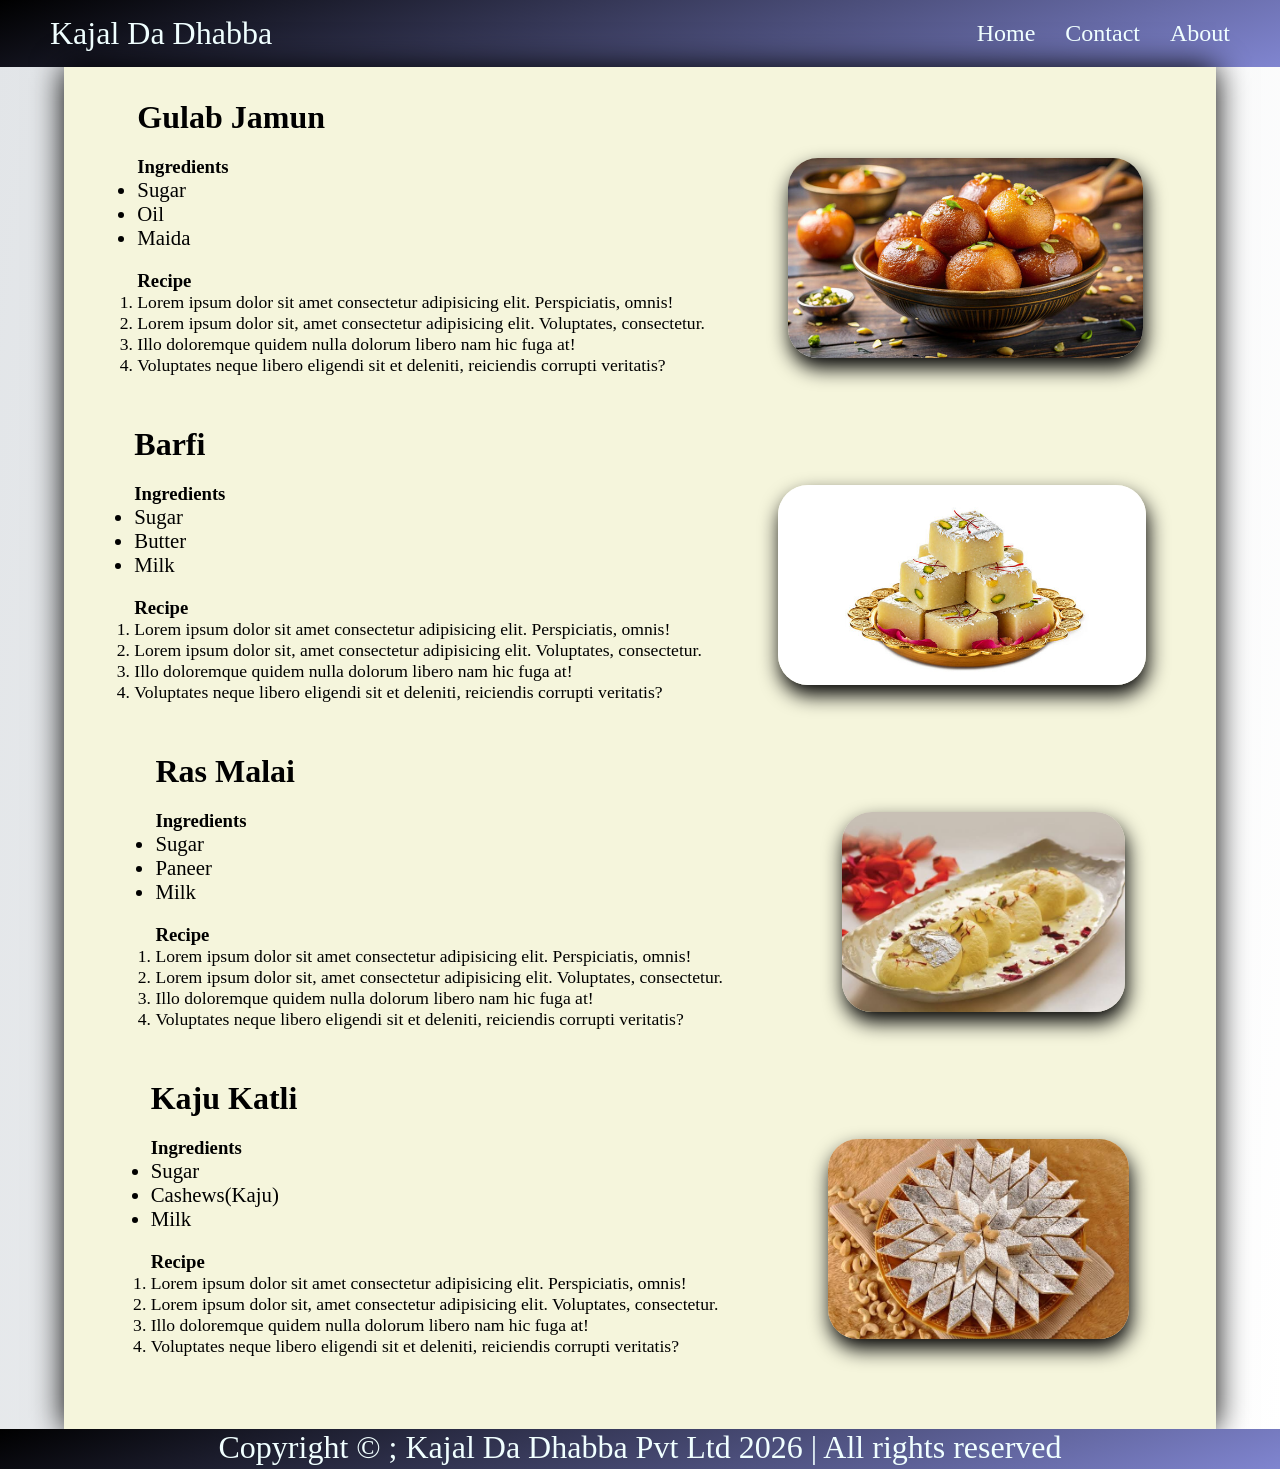
==== practice_recipe-website/index.html @ ec89ea4f "Organize recipe website in practice folder" ====
<!DOCTYPE html>
<html lang="en">

<head>
    <meta charset="UTF-8">
    <meta name="viewport" content="width=device-width, initial-scale=1.0">
    <title>Recipe Website</title>
    <link rel="stylesheet" href="style.css">
</head>

<body>
    <div class="container">

        <header>
            <div class="navcontainer">
                <nav>
                    <ul id="navlist">
                        <li id="navlogo">Kajal Da Dhabba</li>
                        <li id="navitems">
                            <a href="#">Home</a>
                            <a href="#">Contact</a>
                            <a href="#">About</a>
                        </li>
                        <!-- <ul id="navitems">
                            <li><a href="#">Home</a></li>
                            <li><a href="#">Contact</a></li>
                            <li><a href="#">About</a></li>
                        </ul> -->
                    </ul>
                </nav>
            </div>
        </header>

        <main>
            <div class="contentbox">
                <!-- item 1 -->
                <section class="item">
                    <div class="leftbox">
                        <h2>Gulab Jamun</h2>
                        <div>
                            <h3>Ingredients</h3>
                            <ul class="itemlist">
                                <li>Sugar</li>
                                <li>Oil</li>
                                <li>Maida</li>
                            </ul>
                        </div>
                        <div>
                            <h3>Recipe</h3>
                            <ol class="recipelist">
                                <li>Lorem ipsum dolor sit amet consectetur adipisicing elit. Perspiciatis, omnis!</li>
                                <li>Lorem ipsum dolor sit, amet consectetur adipisicing elit. Voluptates, consectetur.
                                </li>
                                <li>Illo doloremque quidem nulla dolorum libero nam hic fuga at!</li>
                                <li>Voluptates neque libero eligendi sit et deleniti, reiciendis corrupti veritatis?
                                </li>
                            </ol>
                        </div>
                    </div>
                    <div class="rightbox">
                        <img src="gulab jamun.png" alt="Gulab jamun image">
                        <div class="overlay">
                            <span>Click here to buy</span>
                        </div>
                    </div>

                </section>

                <!-- item 2 -->
                <section class="item">
                    <div class="leftbox">
                        <h2>Barfi</h2>
                        <div>
                            <h3>Ingredients</h3>
                            <ul class="itemlist">
                                <li>Sugar</li>
                                <li>Butter</li>
                                <li>Milk</li>
                            </ul>
                        </div>
                        <div>
                            <h3>Recipe</h3>
                            <ol class="recipelist">
                                <li>Lorem ipsum dolor sit amet consectetur adipisicing elit. Perspiciatis, omnis!</li>
                                <li>Lorem ipsum dolor sit, amet consectetur adipisicing elit. Voluptates, consectetur.
                                </li>
                                <li>Illo doloremque quidem nulla dolorum libero nam hic fuga at!</li>
                                <li>Voluptates neque libero eligendi sit et deleniti, reiciendis corrupti veritatis?
                                </li>
                            </ol>
                        </div>
                    </div>
                    <div class="rightbox">
                        <img src="barfi.png" alt="Barfi image">
                        <div class="overlay">
                            <span>Click here to buy</span>
                        </div>
                    </div>
                </section>

                <!-- item 3 -->
                <section class="item">
                    <div class="leftbox">
                        <h2>Ras Malai</h2>
                        <div>
                            <h3>Ingredients</h3>
                            <ul class="itemlist">
                                <li>Sugar</li>
                                <li>Paneer</li>
                                <li>Milk</li>
                            </ul>
                        </div>
                        <div>
                            <h3>Recipe</h3>
                            <ol class="recipelist">
                                <li>Lorem ipsum dolor sit amet consectetur adipisicing elit. Perspiciatis, omnis!</li>
                                <li>Lorem ipsum dolor sit, amet consectetur adipisicing elit. Voluptates, consectetur.
                                </li>
                                <li>Illo doloremque quidem nulla dolorum libero nam hic fuga at!</li>
                                <li>Voluptates neque libero eligendi sit et deleniti, reiciendis corrupti veritatis?
                                </li>
                            </ol>
                        </div>
                    </div>
                    <div class="rightbox">
                        <img src="ras malai.png" alt="Ras malai image">
                        <div class="overlay">
                            <span>Click here to buy</span>
                        </div>
                    </div>
                </section>

                <!-- item 4 -->
                <section class="item">
                    <div class="leftbox">
                        <h2>Kaju Katli</h2>
                        <div>
                            <h3>Ingredients</h3>
                            <ul class="itemlist">
                                <li>Sugar</li>
                                <li>Cashews(Kaju)</li>
                                <li>Milk</li>
                            </ul>
                        </div>
                        <div>
                            <h3>Recipe</h3>
                            <ol class="recipelist">
                                <li>Lorem ipsum dolor sit amet consectetur adipisicing elit. Perspiciatis, omnis!</li>
                                <li>Lorem ipsum dolor sit, amet consectetur adipisicing elit. Voluptates, consectetur.
                                </li>
                                <li>Illo doloremque quidem nulla dolorum libero nam hic fuga at!</li>
                                <li>Voluptates neque libero eligendi sit et deleniti, reiciendis corrupti veritatis?
                                </li>
                            </ol>
                        </div>
                    </div>
                    <div class="rightbox">
                        <img src="kaju-katli.png" alt="Kaju-katli image">
                        <div class="overlay">
                            <span>Click here to buy</span>
                        </div>
                    </div>
                </section>
            </div>
        </main>

        <footer>
            <div class="footerbox">
                <p>Copyright &copy ; Kajal Da Dhabba Pvt Ltd 2026 | All rights reserved</p>
            </div>
        </footer>
    </div>

</body>

</html>
---- practice_recipe-website/style.css ----
* {
    margin: 0;
    padding: 0;
    box-sizing: border-box;
}

.container {
    min-height: 100vh;
    background: linear-gradient(98deg, #e2e5e8 0%, #ffffff 100%);
}

.navcontainer {
    width: 100%;
    min-height: 60px;
    background: linear-gradient(160deg, #000000 0%, #8085d0 100%);
}

#navlist {
    width: 100%;
    padding: 15px 50px;
    list-style: none;
    font-size: 1.5rem;
    display: flex;
    justify-content: space-between;
    align-items: center;
}

#navlogo {
    font-size: 2rem;
    color: azure;
}

#navitems {
    display: flex;
    gap: 30px;
}

a {
    text-decoration: none;
    color: azure;
}

.contentbox {
    /* width: 90%; */
    width:min(90%,1200px);
    margin: auto;
    background-color: beige;
    display: flex;
    flex-direction: column;
    gap: 10px;
    padding: 2rem;
    box-shadow: 0px 0px 30px black;
}

.item {
    display: flex;
    justify-content: space-around;
    align-items: center;
}

.rightbox {
    height: 100%;
    position: relative;
    overflow: hidden;
    border-radius: 30px;
    box-shadow: 2px 10px 20px black;
    transition: all 0.3s linear 0s;
}

.rightbox img {
    display: block;
    width:100%;
    height: 200px;
    border-radius: 20px;
    object-fit:cover;
    /* transition: all 0.6s linear 0s; */
}

.rightbox:hover {
    transform: scale(1.2);
}

.leftbox {
    display: flex;
    flex-direction: column;
    gap: 20px;
    margin-bottom: 40px;
}

.leftbox h2 {
    font-size: 2rem;
}

.itemlist {
    font-size: 1.3rem;
}

.recipelist {
    font-size: 1.1rem;
}

.rightbox .overlay {
    position: absolute;
    top: 0;
    left: 0;
    height: 100%;
    width: 100%;
    background-color: rgba(36, 34, 34, 0.713);
    border-radius: 20px;
    display: flex;
    align-items: center;
    justify-content: center;
    opacity: 0;
    transition: all 0.3s linear 0s;
}
.rightbox:hover .overlay{
    opacity: 1;
}

.rightbox .overlay span{
    color: white;
    font-size: 1.2rem;
}

.footerbox {
    background: linear-gradient(160deg, #000000 0%, #8085d0 100%);
    width: 100%;
    text-align: center;
    min-height: 40px;
}

.footerbox p {
    color: azure;
    font-size: 2rem;
}
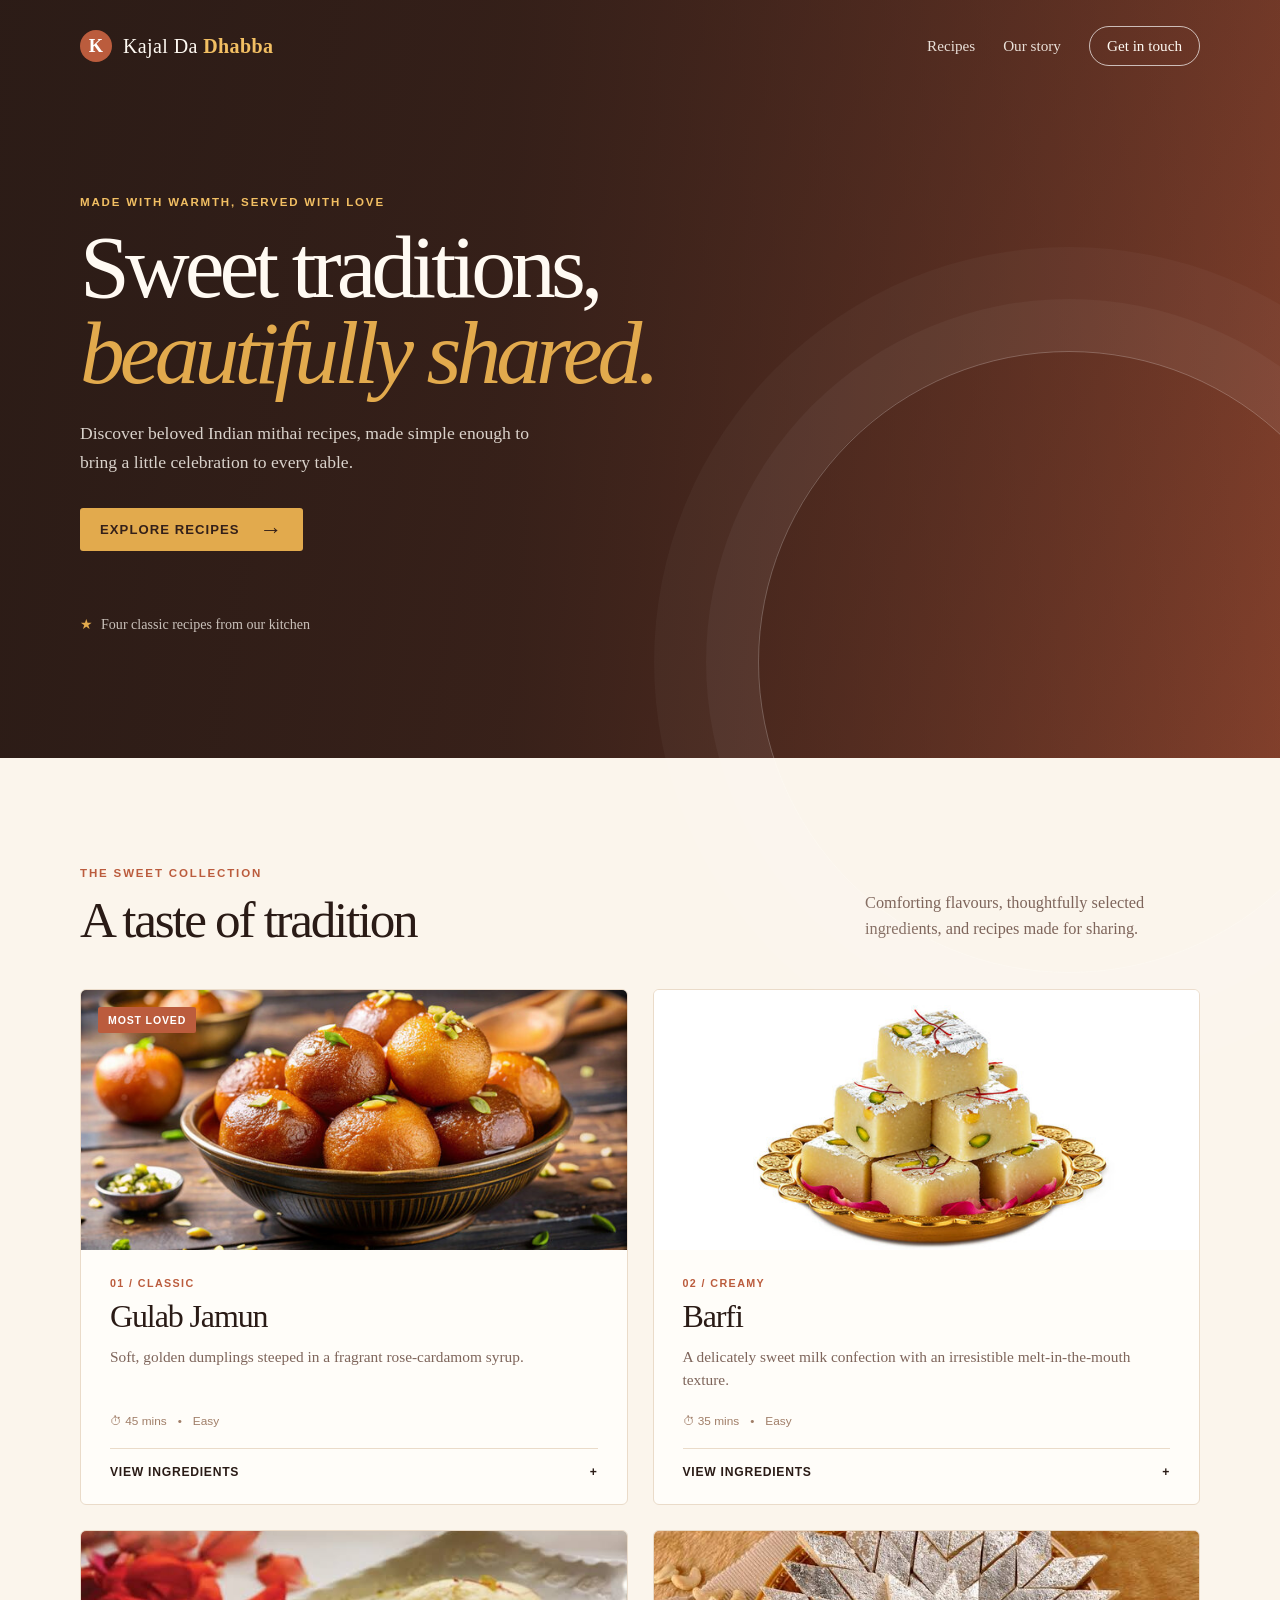
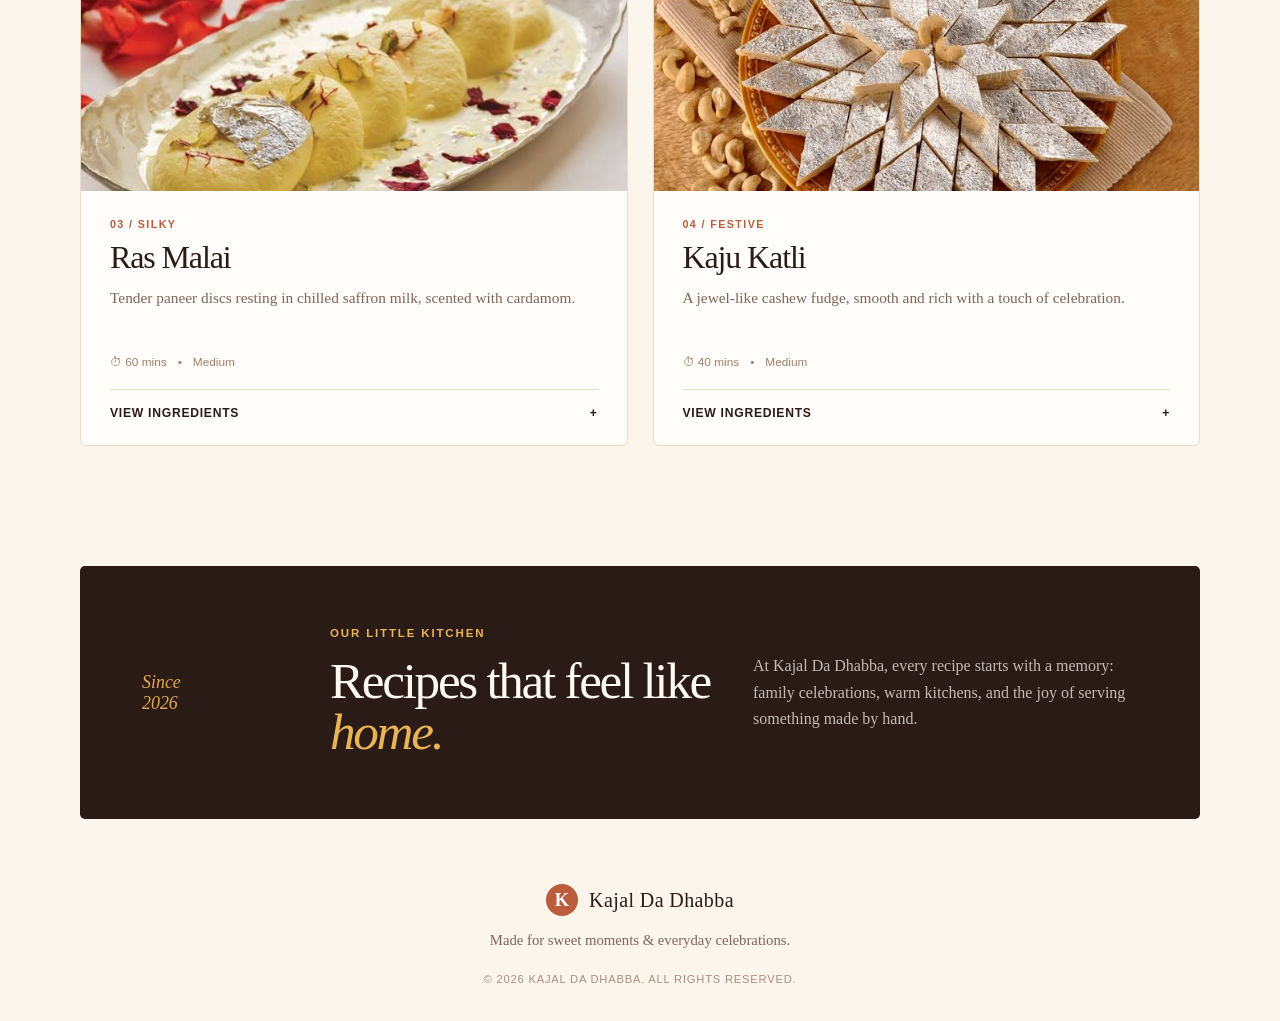
==== commit 6b9a181e: "Redesign recipe website interface" ====
--- a/practice_recipe-website/index.html
+++ b/practice_recipe-website/index.html
@@ -4,173 +4,132 @@
 <head>
     <meta charset="UTF-8">
     <meta name="viewport" content="width=device-width, initial-scale=1.0">
-    <title>Recipe Website</title>
+    <meta name="description" content="Traditional Indian sweet recipes from Kajal Da Dhabba.">
+    <title>Kajal Da Dhabba | Indian Sweet Recipes</title>
     <link rel="stylesheet" href="style.css">
 </head>
 
 <body>
-    <div class="container">
+    <div class="site-shell">
+        <header class="site-header" id="home">
+            <nav class="navbar" aria-label="Main navigation">
+                <a class="brand" href="#home" aria-label="Kajal Da Dhabba home">
+                    <span class="brand-mark">K</span>
+                    <span>Kajal Da <strong>Dhabba</strong></span>
+                </a>
+                <div class="nav-links">
+                    <a href="#recipes">Recipes</a>
+                    <a href="#about">Our story</a>
+                    <a class="nav-cta" href="#contact">Get in touch</a>
+                </div>
+            </nav>
 
-        <header>
-            <div class="navcontainer">
-                <nav>
-                    <ul id="navlist">
-                        <li id="navlogo">Kajal Da Dhabba</li>
-                        <li id="navitems">
-                            <a href="#">Home</a>
-                            <a href="#">Contact</a>
-                            <a href="#">About</a>
-                        </li>
-                        <!-- <ul id="navitems">
-                            <li><a href="#">Home</a></li>
-                            <li><a href="#">Contact</a></li>
-                            <li><a href="#">About</a></li>
-                        </ul> -->
-                    </ul>
-                </nav>
-            </div>
+            <section class="hero">
+                <p class="eyebrow">Made with warmth, served with love</p>
+                <h1>Sweet traditions,<br><em>beautifully shared.</em></h1>
+                <p class="hero-copy">Discover beloved Indian mithai recipes, made simple enough to bring a little celebration to every table.</p>
+                <a class="button button-primary" href="#recipes">Explore recipes <span aria-hidden="true">→</span></a>
+                <div class="hero-note">
+                    <span class="star" aria-hidden="true">★</span>
+                    <span>Four classic recipes from our kitchen</span>
+                </div>
+            </section>
         </header>
 
         <main>
-            <div class="contentbox">
-                <!-- item 1 -->
-                <section class="item">
-                    <div class="leftbox">
-                        <h2>Gulab Jamun</h2>
-                        <div>
-                            <h3>Ingredients</h3>
-                            <ul class="itemlist">
-                                <li>Sugar</li>
-                                <li>Oil</li>
-                                <li>Maida</li>
-                            </ul>
+            <section class="recipes-section" id="recipes" aria-labelledby="recipes-title">
+                <div class="section-heading">
+                    <div>
+                        <p class="eyebrow">The sweet collection</p>
+                        <h2 id="recipes-title">A taste of tradition</h2>
+                    </div>
+                    <p>Comforting flavours, thoughtfully selected ingredients, and recipes made for sharing.</p>
+                </div>
+
+                <div class="recipe-grid">
+                    <article class="recipe-card featured">
+                        <div class="recipe-image">
+                            <img src="images/gulab jamun.png" alt="Bowl of golden Gulab Jamun">
+                            <span class="recipe-tag">Most loved</span>
                         </div>
-                        <div>
-                            <h3>Recipe</h3>
-                            <ol class="recipelist">
-                                <li>Lorem ipsum dolor sit amet consectetur adipisicing elit. Perspiciatis, omnis!</li>
-                                <li>Lorem ipsum dolor sit, amet consectetur adipisicing elit. Voluptates, consectetur.
-                                </li>
-                                <li>Illo doloremque quidem nulla dolorum libero nam hic fuga at!</li>
-                                <li>Voluptates neque libero eligendi sit et deleniti, reiciendis corrupti veritatis?
-                                </li>
-                            </ol>
+                        <div class="recipe-content">
+                            <p class="recipe-number">01 / Classic</p>
+                            <h3>Gulab Jamun</h3>
+                            <p class="recipe-description">Soft, golden dumplings steeped in a fragrant rose-cardamom syrup.</p>
+                            <div class="recipe-meta"><span>⏱ 45 mins</span><span>•</span><span>Easy</span></div>
+                            <details>
+                                <summary>View ingredients <span>+</span></summary>
+                                <ul><li>Milk powder</li><li>Flour</li><li>Ghee</li><li>Sugar &amp; cardamom</li></ul>
+                            </details>
                         </div>
-                    </div>
-                    <div class="rightbox">
-                        <img src="gulab jamun.png" alt="Gulab jamun image">
-                        <div class="overlay">
-                            <span>Click here to buy</span>
+                    </article>
+
+                    <article class="recipe-card">
+                        <div class="recipe-image">
+                            <img src="images/barfi.png" alt="Pieces of creamy Barfi">
                         </div>
-                    </div>
+                        <div class="recipe-content">
+                            <p class="recipe-number">02 / Creamy</p>
+                            <h3>Barfi</h3>
+                            <p class="recipe-description">A delicately sweet milk confection with an irresistible melt-in-the-mouth texture.</p>
+                            <div class="recipe-meta"><span>⏱ 35 mins</span><span>•</span><span>Easy</span></div>
+                            <details>
+                                <summary>View ingredients <span>+</span></summary>
+                                <ul><li>Milk powder</li><li>Ghee</li><li>Condensed milk</li><li>Pistachios</li></ul>
+                            </details>
+                        </div>
+                    </article>
 
-                </section>
+                    <article class="recipe-card">
+                        <div class="recipe-image">
+                            <img src="images/ras malai.png" alt="Ras Malai in saffron milk">
+                        </div>
+                        <div class="recipe-content">
+                            <p class="recipe-number">03 / Silky</p>
+                            <h3>Ras Malai</h3>
+                            <p class="recipe-description">Tender paneer discs resting in chilled saffron milk, scented with cardamom.</p>
+                            <div class="recipe-meta"><span>⏱ 60 mins</span><span>•</span><span>Medium</span></div>
+                            <details>
+                                <summary>View ingredients <span>+</span></summary>
+                                <ul><li>Paneer</li><li>Whole milk</li><li>Saffron</li><li>Cardamom</li></ul>
+                            </details>
+                        </div>
+                    </article>
 
-                <!-- item 2 -->
-                <section class="item">
-                    <div class="leftbox">
-                        <h2>Barfi</h2>
-                        <div>
-                            <h3>Ingredients</h3>
-                            <ul class="itemlist">
-                                <li>Sugar</li>
-                                <li>Butter</li>
-                                <li>Milk</li>
-                            </ul>
+                    <article class="recipe-card">
+                        <div class="recipe-image">
+                            <img src="images/kaju-katli.png" alt="Diamond-shaped Kaju Katli pieces">
                         </div>
-                        <div>
-                            <h3>Recipe</h3>
-                            <ol class="recipelist">
-                                <li>Lorem ipsum dolor sit amet consectetur adipisicing elit. Perspiciatis, omnis!</li>
-                                <li>Lorem ipsum dolor sit, amet consectetur adipisicing elit. Voluptates, consectetur.
-                                </li>
-                                <li>Illo doloremque quidem nulla dolorum libero nam hic fuga at!</li>
-                                <li>Voluptates neque libero eligendi sit et deleniti, reiciendis corrupti veritatis?
-                                </li>
-                            </ol>
+                        <div class="recipe-content">
+                            <p class="recipe-number">04 / Festive</p>
+                            <h3>Kaju Katli</h3>
+                            <p class="recipe-description">A jewel-like cashew fudge, smooth and rich with a touch of celebration.</p>
+                            <div class="recipe-meta"><span>⏱ 40 mins</span><span>•</span><span>Medium</span></div>
+                            <details>
+                                <summary>View ingredients <span>+</span></summary>
+                                <ul><li>Cashews</li><li>Sugar</li><li>Rose water</li><li>Ghee</li></ul>
+                            </details>
                         </div>
-                    </div>
-                    <div class="rightbox">
-                        <img src="barfi.png" alt="Barfi image">
-                        <div class="overlay">
-                            <span>Click here to buy</span>
-                        </div>
-                    </div>
-                </section>
+                    </article>
+                </div>
+            </section>
 
-                <!-- item 3 -->
-                <section class="item">
-                    <div class="leftbox">
-                        <h2>Ras Malai</h2>
-                        <div>
-                            <h3>Ingredients</h3>
-                            <ul class="itemlist">
-                                <li>Sugar</li>
-                                <li>Paneer</li>
-                                <li>Milk</li>
-                            </ul>
-                        </div>
-                        <div>
-                            <h3>Recipe</h3>
-                            <ol class="recipelist">
-                                <li>Lorem ipsum dolor sit amet consectetur adipisicing elit. Perspiciatis, omnis!</li>
-                                <li>Lorem ipsum dolor sit, amet consectetur adipisicing elit. Voluptates, consectetur.
-                                </li>
-                                <li>Illo doloremque quidem nulla dolorum libero nam hic fuga at!</li>
-                                <li>Voluptates neque libero eligendi sit et deleniti, reiciendis corrupti veritatis?
-                                </li>
-                            </ol>
-                        </div>
-                    </div>
-                    <div class="rightbox">
-                        <img src="ras malai.png" alt="Ras malai image">
-                        <div class="overlay">
-                            <span>Click here to buy</span>
-                        </div>
-                    </div>
-                </section>
-
-                <!-- item 4 -->
-                <section class="item">
-                    <div class="leftbox">
-                        <h2>Kaju Katli</h2>
-                        <div>
-                            <h3>Ingredients</h3>
-                            <ul class="itemlist">
-                                <li>Sugar</li>
-                                <li>Cashews(Kaju)</li>
-                                <li>Milk</li>
-                            </ul>
-                        </div>
-                        <div>
-                            <h3>Recipe</h3>
-                            <ol class="recipelist">
-                                <li>Lorem ipsum dolor sit amet consectetur adipisicing elit. Perspiciatis, omnis!</li>
-                                <li>Lorem ipsum dolor sit, amet consectetur adipisicing elit. Voluptates, consectetur.
-                                </li>
-                                <li>Illo doloremque quidem nulla dolorum libero nam hic fuga at!</li>
-                                <li>Voluptates neque libero eligendi sit et deleniti, reiciendis corrupti veritatis?
-                                </li>
-                            </ol>
-                        </div>
-                    </div>
-                    <div class="rightbox">
-                        <img src="kaju-katli.png" alt="Kaju-katli image">
-                        <div class="overlay">
-                            <span>Click here to buy</span>
-                        </div>
-                    </div>
-                </section>
-            </div>
+            <section class="story" id="about">
+                <div class="story-accent">Since<br>2026</div>
+                <div>
+                    <p class="eyebrow">Our little kitchen</p>
+                    <h2>Recipes that feel like <em>home.</em></h2>
+                </div>
+                <p>At Kajal Da Dhabba, every recipe starts with a memory: family celebrations, warm kitchens, and the joy of serving something made by hand.</p>
+            </section>
         </main>
 
-        <footer>
-            <div class="footerbox">
-                <p>Copyright &copy ; Kajal Da Dhabba Pvt Ltd 2026 | All rights reserved</p>
-            </div>
+        <footer id="contact">
+            <div class="footer-brand"><span class="brand-mark">K</span> Kajal Da Dhabba</div>
+            <p>Made for sweet moments &amp; everyday celebrations.</p>
+            <p class="copyright">© 2026 Kajal Da Dhabba. All rights reserved.</p>
         </footer>
     </div>
-
 </body>
 
-</html>+</html>
--- a/practice_recipe-website/style.css
+++ b/practice_recipe-website/style.css
@@ -1,135 +1,137 @@
-* {
-    margin: 0;
-    padding: 0;
-    box-sizing: border-box;
+:root {
+    --ink: #2a1b16;
+    --muted: #7e655b;
+    --cream: #fbf5ec;
+    --paper: #fffdf9;
+    --clay: #bb5c3d;
+    --deep-clay: #8e3924;
+    --gold: #e2aa4d;
+    --line: #eadbc9;
 }
 
-.container {
-    min-height: 100vh;
-    background: linear-gradient(98deg, #e2e5e8 0%, #ffffff 100%);
+* { box-sizing: border-box; }
+
+html { scroll-behavior: smooth; }
+
+body {
+    margin: 0;
+    color: var(--ink);
+    background: var(--cream);
+    font-family: Georgia, "Times New Roman", serif;
 }
 
-.navcontainer {
-    width: 100%;
-    min-height: 60px;
-    background: linear-gradient(160deg, #000000 0%, #8085d0 100%);
+a { color: inherit; text-decoration: none; }
+
+.site-shell { overflow: hidden; }
+
+.site-header {
+    min-height: 680px;
+    color: #fffaf3;
+    background:
+        linear-gradient(90deg, rgba(42, 27, 22, .95) 0%, rgba(42, 27, 22, .82) 40%, rgba(42, 27, 22, .24) 100%),
+        linear-gradient(120deg, #4b2820, #9d4b32);
+    position: relative;
 }
 
-#navlist {
-    width: 100%;
-    padding: 15px 50px;
-    list-style: none;
-    font-size: 1.5rem;
-    display: flex;
-    justify-content: space-between;
-    align-items: center;
+.site-header::after {
+    content: "";
+    position: absolute;
+    width: 620px;
+    height: 620px;
+    right: -100px;
+    bottom: -215px;
+    border: 1px solid rgba(255, 255, 255, .25);
+    border-radius: 50%;
+    box-shadow: 0 0 0 52px rgba(255, 255, 255, .04), 0 0 0 104px rgba(255, 255, 255, .03);
 }
 
-#navlogo {
-    font-size: 2rem;
-    color: azure;
+.navbar, .hero, .recipes-section, .story, footer {
+    width: min(1120px, calc(100% - 48px));
+    margin-inline: auto;
 }
 
-#navitems {
+.navbar {
+    height: 92px;
     display: flex;
-    gap: 30px;
+    align-items: center;
+    justify-content: space-between;
+    position: relative;
+    z-index: 1;
 }
 
-a {
-    text-decoration: none;
-    color: azure;
+.brand, .footer-brand { display: flex; align-items: center; gap: 11px; font-size: 1.25rem; letter-spacing: .02em; }
+.brand strong { color: #f2bf63; }
+.brand-mark { display: grid; width: 32px; height: 32px; place-items: center; color: #fff; background: var(--clay); border-radius: 50%; font-weight: bold; font-size: 1.15rem; }
+
+.nav-links { display: flex; align-items: center; gap: 28px; font-size: .95rem; }
+.nav-links > a:not(.nav-cta) { opacity: .88; transition: opacity .2s ease; }
+.nav-links > a:not(.nav-cta):hover { opacity: 1; }
+.nav-cta { padding: 10px 17px; border: 1px solid rgba(255,255,255,.68); border-radius: 999px; }
+
+.hero { position: relative; z-index: 1; padding: 105px 0 125px; }
+.eyebrow { margin: 0 0 15px; color: var(--clay); font: 700 .72rem/1 Arial, sans-serif; letter-spacing: .16em; text-transform: uppercase; }
+.hero .eyebrow { color: #f2bf63; }
+h1, h2, h3, p { margin-top: 0; }
+h1 { max-width: 720px; margin-bottom: 23px; font-size: clamp(3.35rem, 7vw, 6.3rem); font-weight: 400; line-height: .96; letter-spacing: -.055em; }
+em { color: var(--gold); font-weight: 400; }
+.hero-copy { max-width: 485px; margin-bottom: 31px; color: rgba(255,250,243,.82); font-size: 1.1rem; line-height: 1.65; }
+.button { display: inline-flex; gap: 20px; align-items: center; padding: 15px 20px; border-radius: 3px; font: 700 .82rem/1 Arial, sans-serif; letter-spacing: .08em; text-transform: uppercase; transition: transform .2s ease, background .2s ease; }
+.button-primary { color: #342019; background: var(--gold); }
+.button:hover { background: #f1c36e; transform: translateY(-2px); }
+.button span { font-size: 1.4rem; line-height: .5; }
+.hero-note { display: flex; gap: 8px; align-items: center; margin-top: 65px; color: rgba(255,250,243,.74); font-size: .88rem; }
+.star { color: var(--gold); }
+
+.recipes-section { padding-block: 110px 120px; }
+.section-heading { display: flex; justify-content: space-between; gap: 55px; align-items: end; margin-bottom: 44px; }
+h2 { margin-bottom: 0; font-size: clamp(2.4rem, 4vw, 4rem); font-weight: 400; line-height: 1; letter-spacing: -.045em; }
+.section-heading > p { max-width: 335px; margin-bottom: 3px; color: var(--muted); font-size: 1.02rem; line-height: 1.6; }
+
+.recipe-grid { display: grid; grid-template-columns: repeat(2, minmax(0, 1fr)); gap: 25px; }
+.recipe-card { overflow: hidden; background: var(--paper); border: 1px solid var(--line); border-radius: 6px; transition: transform .25s ease, box-shadow .25s ease; }
+.recipe-card:hover { box-shadow: 0 16px 35px rgba(76, 40, 27, .12); transform: translateY(-5px); }
+.recipe-image { height: 260px; position: relative; overflow: hidden; background: #e8cbaa; }
+.recipe-image img { width: 100%; height: 100%; object-fit: cover; transition: transform .5s ease; }
+.recipe-card:hover .recipe-image img { transform: scale(1.06); }
+.recipe-tag { position: absolute; top: 17px; left: 17px; padding: 7px 10px; color: #fff; background: var(--clay); border-radius: 2px; font: 700 .66rem Arial, sans-serif; letter-spacing: .08em; text-transform: uppercase; }
+.recipe-content { padding: 27px 29px 25px; }
+.recipe-number { margin-bottom: 9px; color: var(--clay); font: 700 .67rem Arial, sans-serif; letter-spacing: .13em; text-transform: uppercase; }
+h3 { margin-bottom: 10px; font-size: 2rem; font-weight: 400; letter-spacing: -.035em; }
+.recipe-description { min-height: 52px; margin-bottom: 17px; color: var(--muted); font-size: .96rem; line-height: 1.5; }
+.recipe-meta { display: flex; gap: 11px; margin-bottom: 20px; color: #a07e68; font: .74rem Arial, sans-serif; }
+details { border-top: 1px solid var(--line); }
+summary { display: flex; justify-content: space-between; padding-top: 16px; cursor: pointer; color: var(--ink); font: 700 .76rem Arial, sans-serif; letter-spacing: .06em; text-transform: uppercase; list-style: none; }
+summary::-webkit-details-marker { display: none; }
+details[open] summary span { transform: rotate(45deg); }
+details ul { margin: 15px 0 0; padding-left: 18px; color: var(--muted); font-size: .94rem; line-height: 1.6; }
+
+.story { display: grid; grid-template-columns: 150px 1fr 1fr; gap: 38px; align-items: center; padding: 62px; color: #fff9f0; background: var(--ink); border-radius: 5px; }
+.story .eyebrow { color: #e9b458; }
+.story h2 em { color: #e9b458; }
+.story > p { margin: 0; color: rgba(255,249,240,.72); line-height: 1.65; }
+.story-accent { color: var(--gold); font-size: 1.12rem; font-style: italic; line-height: 1.15; }
+
+footer { padding-block: 65px 36px; text-align: center; }
+.footer-brand { justify-content: center; margin-bottom: 16px; }
+footer > p { margin-bottom: 24px; color: var(--muted); font-size: .92rem; }
+footer .copyright { margin-bottom: 0; color: #a88f80; font: .7rem Arial, sans-serif; letter-spacing: .07em; text-transform: uppercase; }
+
+@media (max-width: 720px) {
+    .navbar, .hero, .recipes-section, .story, footer { width: min(100% - 32px, 1120px); }
+    .site-header { min-height: 620px; }
+    .nav-links { gap: 14px; font-size: .82rem; }
+    .nav-links > a:not(.nav-cta) { display: none; }
+    .hero { padding: 94px 0 85px; }
+    .hero-note { margin-top: 45px; }
+    .section-heading { display: block; }
+    .section-heading > p { margin-top: 20px; }
+    .recipe-grid { grid-template-columns: 1fr; }
+    .recipe-image { height: 230px; }
+    .story { grid-template-columns: 1fr; gap: 22px; padding: 38px 27px; }
 }
 
-.contentbox {
-    /* width: 90%; */
-    width:min(90%,1200px);
-    margin: auto;
-    background-color: beige;
-    display: flex;
-    flex-direction: column;
-    gap: 10px;
-    padding: 2rem;
-    box-shadow: 0px 0px 30px black;
+@media (max-width: 390px) {
+    .brand { font-size: 1rem; }
+    .nav-cta { padding: 8px 11px; }
+    h1 { font-size: 3.15rem; }
 }
-
-.item {
-    display: flex;
-    justify-content: space-around;
-    align-items: center;
-}
-
-.rightbox {
-    height: 100%;
-    position: relative;
-    overflow: hidden;
-    border-radius: 30px;
-    box-shadow: 2px 10px 20px black;
-    transition: all 0.3s linear 0s;
-}
-
-.rightbox img {
-    display: block;
-    width:100%;
-    height: 200px;
-    border-radius: 20px;
-    object-fit:cover;
-    /* transition: all 0.6s linear 0s; */
-}
-
-.rightbox:hover {
-    transform: scale(1.2);
-}
-
-.leftbox {
-    display: flex;
-    flex-direction: column;
-    gap: 20px;
-    margin-bottom: 40px;
-}
-
-.leftbox h2 {
-    font-size: 2rem;
-}
-
-.itemlist {
-    font-size: 1.3rem;
-}
-
-.recipelist {
-    font-size: 1.1rem;
-}
-
-.rightbox .overlay {
-    position: absolute;
-    top: 0;
-    left: 0;
-    height: 100%;
-    width: 100%;
-    background-color: rgba(36, 34, 34, 0.713);
-    border-radius: 20px;
-    display: flex;
-    align-items: center;
-    justify-content: center;
-    opacity: 0;
-    transition: all 0.3s linear 0s;
-}
-.rightbox:hover .overlay{
-    opacity: 1;
-}
-
-.rightbox .overlay span{
-    color: white;
-    font-size: 1.2rem;
-}
-
-.footerbox {
-    background: linear-gradient(160deg, #000000 0%, #8085d0 100%);
-    width: 100%;
-    text-align: center;
-    min-height: 40px;
-}
-
-.footerbox p {
-    color: azure;
-    font-size: 2rem;
-}
